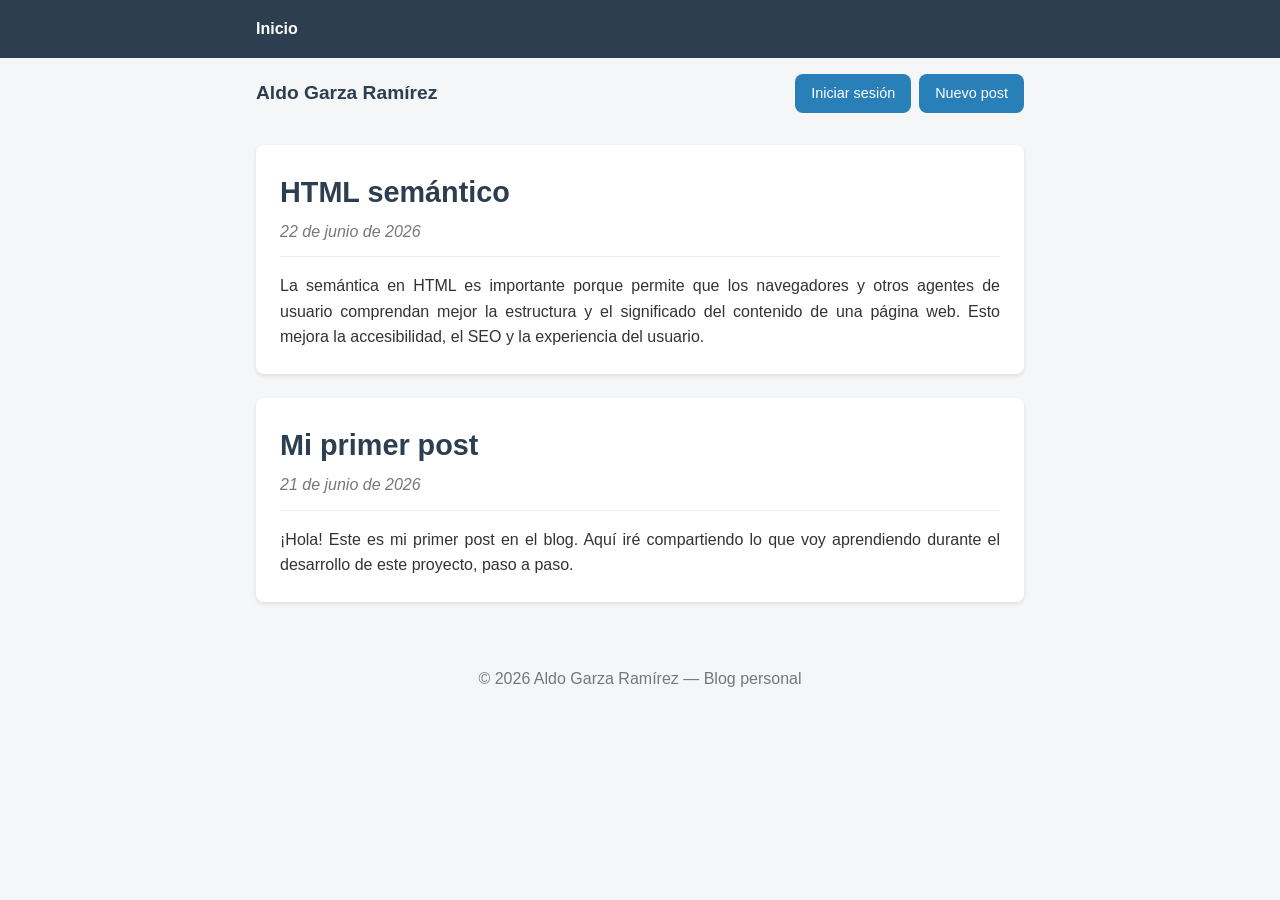
==== index.html @ de318c64 "Estilos" ====
<!DOCTYPE html>
<html lang="es">

<head>
  <meta charset="UTF-8">
  <meta name="viewport" content="width=device-width, initial-scale=1.0">
  <title>Blog de Aldo Garza Ramírez</title>
  <!-- Hoja de estilos de la página -->
  <link rel="stylesheet" href="estilos.css">
</head>

<body>

  <!-- Barra de navegación superior (navbar) -->
  <header>
    <nav>
      <ul>
        <li><a href="index.html">Inicio</a></li>
      </ul>
    </nav>
  </header>

  <!-- Barra con la información del autor (buttonbar) -->
  <section class="barra-autor">
    <p class="nombre-autor">Aldo Garza Ramírez</p>
    <!-- Botones que en etapas futuras llevarán a otras páginas (de momento son marcadores) -->
    <div class="botones-autor">
      <a href="#" class="boton">Iniciar sesión</a>
      <a href="#" class="boton">Nuevo post</a>
    </div>
  </section>

  <!-- Contenido principal: aquí van los posts del blog -->
  <main>

    <!-- Segundo post  -->
    <article class="post">
      <header class="post-cabecera">
        <h2 class="post-titulo">HTML semántico</h2>
        <time class="post-fecha" datetime="2026-06-22">22 de junio de 2026</time>
      </header>
      <p class="post-contenido">
        La semántica en HTML es importante porque permite que los navegadores y 
        otros agentes de usuario comprendan mejor la estructura y el significado 
        del contenido de una página web. Esto mejora la accesibilidad, el SEO y 
        la experiencia del usuario.
      </p>
    </article>

    <!-- Primer post del blog -->
    <article class="post">
      <header class="post-cabecera">
        <h2 class="post-titulo">Mi primer post</h2>
        <time class="post-fecha" datetime="2026-06-21">21 de junio de 2026</time>
      </header>
      <p class="post-contenido">
        ¡Hola! Este es mi primer post en el blog. Aquí iré compartiendo lo que
        voy aprendiendo durante el desarrollo de este proyecto, paso a paso.
      </p>
    </article>

  </main>

  <!-- Pie de página -->
  <footer>
    <p>&copy; 2026 Aldo Garza Ramírez — Blog personal</p>
  </footer>

</body>

</html>
---- estilos.css ----
/* Variables de color y medidas reutilizables en toda la página */
:root {
  --color-principal: #2c3e50;   /* Azul oscuro para barras y títulos */
  --color-acento: #2980b9;      /* Azul para enlaces y botones */
  --color-fondo: #f4f6f8;       /* Gris muy claro para el fondo */
  --color-tarjeta: #ffffff;     /* Blanco para las tarjetas de post */
  --color-texto: #333333;       /* Gris oscuro para el texto */
  --color-texto-suave: #777777; /* Gris para textos secundarios (fechas) */
  --ancho-maximo: 800px;          /* Ancho máximo del contenido central */
  --radio: 8px;                   /* Redondeo de esquinas */
}

/* Reinicio básico: quita márgenes por defecto y usa un modelo de caja predecible */
* {
  margin: 0;
  padding: 0;
  box-sizing: border-box;
}

/* Estilos generales del documento */
body {
  font-family: "Segoe UI", Arial, sans-serif;
  background-color: var(--color-fondo);
  color: var(--color-texto);
  line-height: 1.6;
}

/* Barra de navegación superior (navbar) */
body > header {
  background-color: var(--color-principal);
}

nav ul {
  display: flex;
  list-style: none;
  max-width: var(--ancho-maximo);
  margin: 0 auto;
  padding: 1rem;
}

nav a {
  color: #ffffff;
  text-decoration: none;
  font-weight: bold;
}

nav a:hover {
  text-decoration: underline;
}

/* Barra con la información del autor (buttonbar) */
.barra-autor {
  display: flex;
  justify-content: space-between;
  align-items: center;
  flex-wrap: wrap;
  gap: 0.5rem;
  max-width: var(--ancho-maximo);
  margin: 0 auto;
  padding: 1rem;
}

.nombre-autor {
  font-size: 1.2rem;
  font-weight: bold;
  color: var(--color-principal);
}

.botones-autor {
  display: flex;
  gap: 0.5rem;
}

/* Botones reutilizables */
.boton {
  display: inline-block;
  background-color: var(--color-acento);
  color: #ffffff;
  text-decoration: none;
  padding: 0.5rem 1rem;
  border-radius: var(--radio);
  font-size: 0.9rem;
}

.boton:hover {
  background-color: var(--color-principal);
}

/* Contenido principal: lista de posts */
main {
  max-width: var(--ancho-maximo);
  margin: 0 auto;
  padding: 1rem;
}

/* Cada post se muestra como una tarjeta */
.post {
  background-color: var(--color-tarjeta);
  border-radius: var(--radio);
  padding: 1.5rem;
  margin-bottom: 1.5rem;
  box-shadow: 0 2px 4px rgba(0, 0, 0, 0.1);
}

/* Título del post: grande y destacado */
.post-titulo {
  color: var(--color-principal);
  font-size: 1.8rem;
  margin-bottom: 0.25rem;
}

/* Fecha del post: actúa como subtítulo bajo el título */
.post-fecha {
  display: block;
  color: var(--color-texto-suave);
  font-size: 1rem;
  font-style: italic;
  font-weight: 500;
  margin-bottom: 1rem;
  padding-bottom: 0.75rem;
  border-bottom: 1px solid #eeeeee;
}

.post-contenido {
  text-align: justify;
}

/* Pie de página */
footer {
  text-align: center;
  color: var(--color-texto-suave);
  padding: 1.5rem 1rem;
}
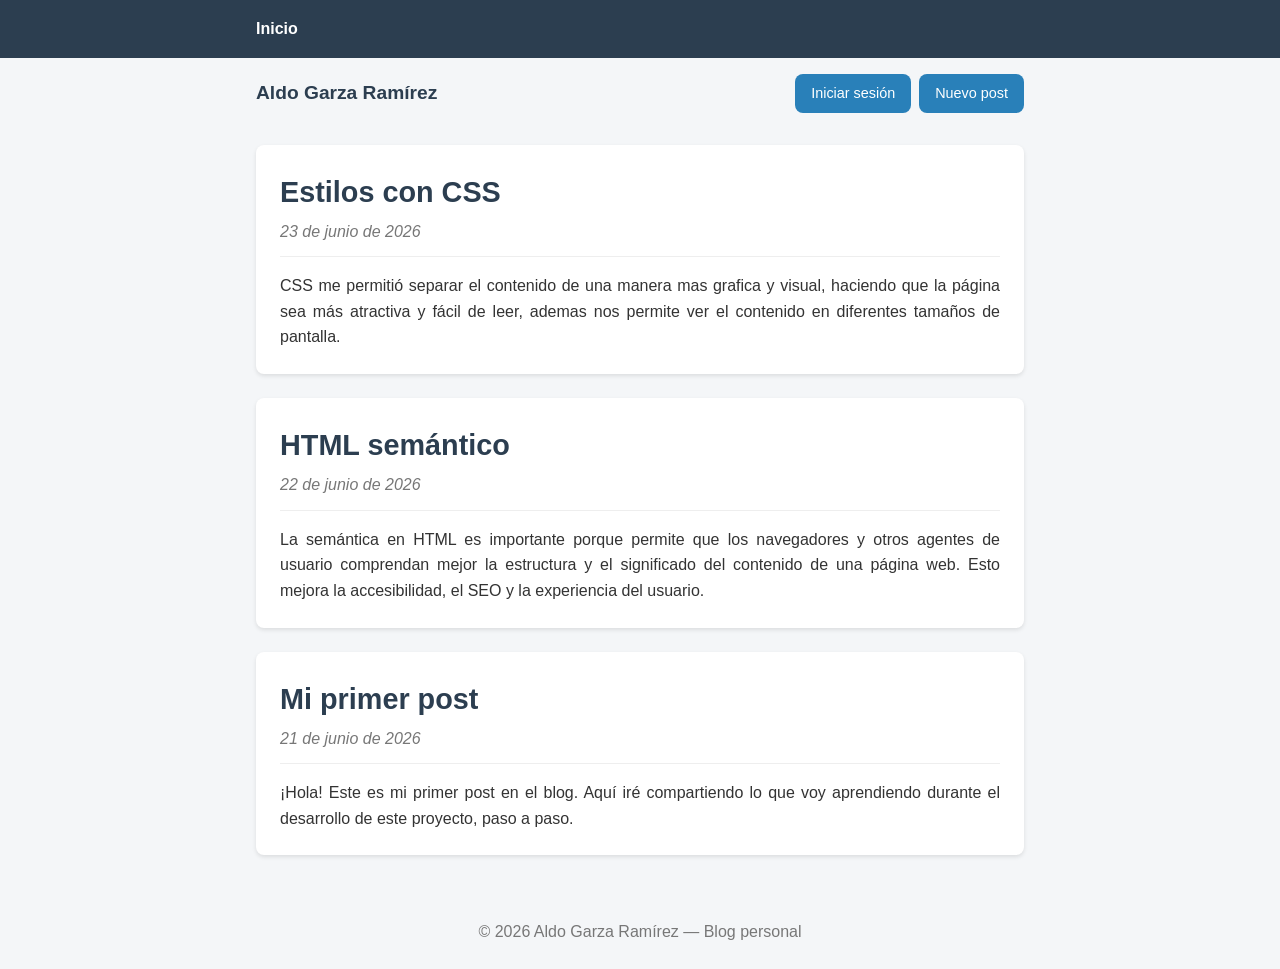
==== commit a124049c: "Nueva entrada al blog" ====
--- a/index.html
+++ b/index.html
@@ -33,7 +33,20 @@
   <!-- Contenido principal: aquí van los posts del blog -->
   <main>
 
-    <!-- Segundo post  -->
+    <!-- Tercer post: CSS -->
+    <article class="post">
+      <header class="post-cabecera">
+        <h2 class="post-titulo">Estilos con CSS</h2>
+        <time class="post-fecha" datetime="2026-06-23">23 de junio de 2026</time>
+      </header>
+      <p class="post-contenido">
+        CSS me permitió separar el contenido de una manera mas grafica y visual, 
+        haciendo que la página sea más atractiva y fácil de leer, ademas nos permite 
+        ver el contenido en diferentes tamaños de pantalla.
+      </p>
+    </article>
+
+    <!-- Segundo post: HTML  -->
     <article class="post">
       <header class="post-cabecera">
         <h2 class="post-titulo">HTML semántico</h2>
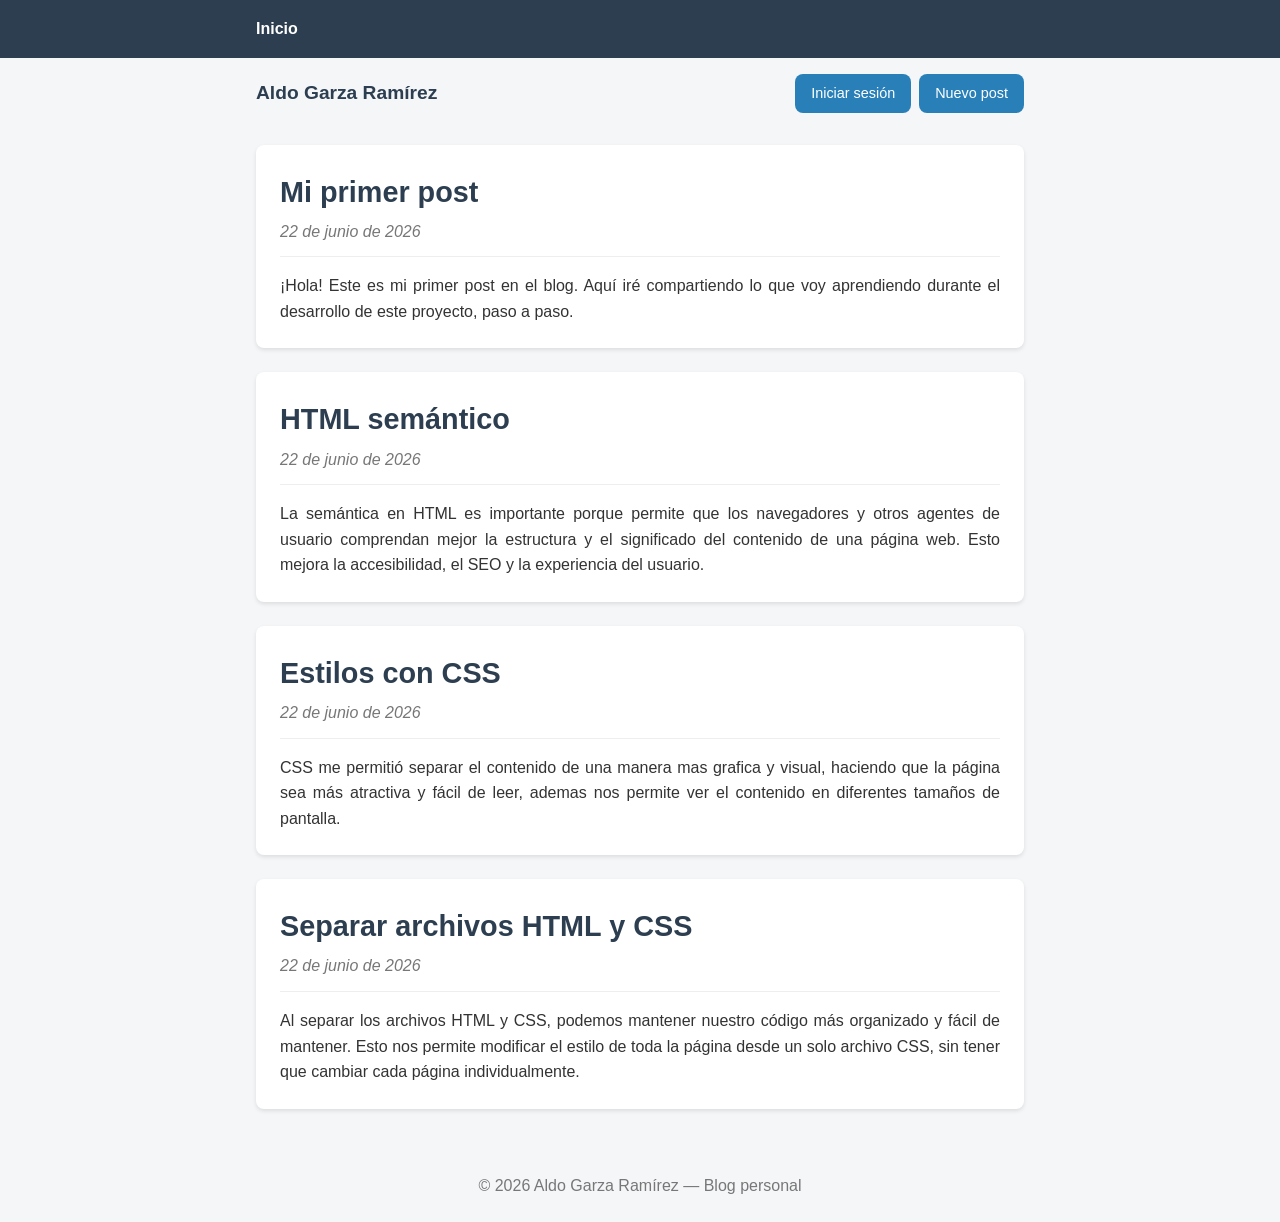
==== commit 4733e8d9: "Nuevas paginas y separación de archivos para mantener un codigo limpio" ====
--- a/index.html
+++ b/index.html
@@ -5,8 +5,9 @@
   <meta charset="UTF-8">
   <meta name="viewport" content="width=device-width, initial-scale=1.0">
   <title>Blog de Aldo Garza Ramírez</title>
-  <!-- Hoja de estilos de la página -->
-  <link rel="stylesheet" href="estilos.css">
+  <!-- Estilos generales a todo el sitio + estilos propios del blog -->
+  <link rel="stylesheet" href="estilos-generales.css">
+  <link rel="stylesheet" href="estilos-blog.css">
 </head>
 
 <body>
@@ -23,26 +24,25 @@
   <!-- Barra con la información del autor (buttonbar) -->
   <section class="barra-autor">
     <p class="nombre-autor">Aldo Garza Ramírez</p>
-    <!-- Botones que en etapas futuras llevarán a otras páginas (de momento son marcadores) -->
+    <!-- Botones que llevan a las otras páginas del sitio -->
     <div class="botones-autor">
-      <a href="#" class="boton">Iniciar sesión</a>
-      <a href="#" class="boton">Nuevo post</a>
+      <a href="login.html" class="boton">Iniciar sesión</a>
+      <a href="nuevo-post.html" class="boton">Nuevo post</a>
     </div>
   </section>
 
   <!-- Contenido principal: aquí van los posts del blog -->
   <main>
 
-    <!-- Tercer post: CSS -->
+    <!-- Primer post del blog -->
     <article class="post">
       <header class="post-cabecera">
-        <h2 class="post-titulo">Estilos con CSS</h2>
-        <time class="post-fecha" datetime="2026-06-23">23 de junio de 2026</time>
+        <h2 class="post-titulo">Mi primer post</h2>
+        <time class="post-fecha" datetime="2026-06-21">22 de junio de 2026</time>
       </header>
       <p class="post-contenido">
-        CSS me permitió separar el contenido de una manera mas grafica y visual, 
-        haciendo que la página sea más atractiva y fácil de leer, ademas nos permite 
-        ver el contenido en diferentes tamaños de pantalla.
+        ¡Hola! Este es mi primer post en el blog. Aquí iré compartiendo lo que
+        voy aprendiendo durante el desarrollo de este proyecto, paso a paso.
       </p>
     </article>
 
@@ -60,15 +60,29 @@
       </p>
     </article>
 
-    <!-- Primer post del blog -->
+    <!-- Tercer post: CSS -->
     <article class="post">
       <header class="post-cabecera">
-        <h2 class="post-titulo">Mi primer post</h2>
-        <time class="post-fecha" datetime="2026-06-21">21 de junio de 2026</time>
+        <h2 class="post-titulo">Estilos con CSS</h2>
+        <time class="post-fecha" datetime="2026-06-23">22 de junio de 2026</time>
       </header>
       <p class="post-contenido">
-        ¡Hola! Este es mi primer post en el blog. Aquí iré compartiendo lo que
-        voy aprendiendo durante el desarrollo de este proyecto, paso a paso.
+        CSS me permitió separar el contenido de una manera mas grafica y visual, 
+        haciendo que la página sea más atractiva y fácil de leer, ademas nos permite 
+        ver el contenido en diferentes tamaños de pantalla.
+      </p>
+    </article>
+
+    <!-- Cuarto post: separar archivos HTML y CSS -->
+    <article class="post">
+      <header class="post-cabecera">
+        <h2 class="post-titulo">Separar archivos HTML y CSS</h2>
+        <time class="post-fecha" datetime="2026-06-24">22 de junio de 2026</time>
+      </header>
+      <p class="post-contenido">
+        Al separar los archivos HTML y CSS, podemos mantener nuestro código más organizado 
+        y fácil de mantener. Esto nos permite modificar el estilo de toda la página desde 
+        un solo archivo CSS, sin tener que cambiar cada página individualmente.
       </p>
     </article>
 
--- a/estilos-generales.css
+++ b/estilos-generales.css
@@ -0,0 +1,145 @@
+/* Variables de color y medidas reutilizables en toda la página */
+:root {
+  --color-principal: #2c3e50;   /* Azul oscuro para barras y títulos */
+  --color-acento: #2980b9;      /* Azul para enlaces y botones */
+  --color-fondo: #f4f6f8;       /* Gris muy claro para el fondo */
+  --color-tarjeta: #ffffff;     /* Blanco para las tarjetas */
+  --color-texto: #333333;       /* Gris oscuro para el texto */
+  --color-texto-suave: #777777; /* Gris para textos secundarios (fechas) */
+  --ancho-maximo: 800px;        /* Ancho máximo del contenido central */
+  --radio: 8px;                 /* Redondeo de esquinas */
+}
+
+/* Reinicio básico: quita márgenes por defecto y usa un modelo de caja predecible */
+* {
+  margin: 0;
+  padding: 0;
+  box-sizing: border-box;
+}
+
+/* Estilos generales del documento */
+body {
+  font-family: "Segoe UI", Arial, sans-serif;
+  background-color: var(--color-fondo);
+  color: var(--color-texto);
+  line-height: 1.6;
+}
+
+/* Barra de navegación superior (navbar) */
+body > header {
+  background-color: var(--color-principal);
+}
+
+nav ul {
+  display: flex;
+  list-style: none;
+  max-width: var(--ancho-maximo);
+  margin: 0 auto;
+  padding: 1rem;
+}
+
+nav a {
+  color: #ffffff;
+  text-decoration: none;
+  font-weight: bold;
+}
+
+nav a:hover {
+  text-decoration: underline;
+}
+
+/* Barra con la información del autor (buttonbar) */
+.barra-autor {
+  display: flex;
+  justify-content: space-between;
+  align-items: center;
+  flex-wrap: wrap;
+  gap: 0.5rem;
+  max-width: var(--ancho-maximo);
+  margin: 0 auto;
+  padding: 1rem;
+}
+
+.nombre-autor {
+  font-size: 1.2rem;
+  font-weight: bold;
+  color: var(--color-principal);
+}
+
+.botones-autor {
+  display: flex;
+  gap: 0.5rem;
+}
+
+/* Botones reutilizables (sirven para <a> y para <button>) */
+.boton {
+  display: inline-block;
+  background-color: var(--color-acento);
+  color: #ffffff;
+  text-decoration: none;
+  padding: 0.5rem 1rem;
+  border: none;
+  border-radius: var(--radio);
+  font-size: 0.9rem;
+  cursor: pointer;
+}
+
+.boton:hover {
+  background-color: var(--color-principal);
+}
+
+/* Contenedor central del contenido de cada página */
+main {
+  max-width: var(--ancho-maximo);
+  margin: 0 auto;
+  padding: 1rem;
+}
+
+/* ====== Base común de los formularios (login y nuevo post) ====== */
+/* Tarjeta blanca que envuelve cada formulario */
+.formulario {
+  background-color: var(--color-tarjeta);
+  margin: 2rem auto;
+  padding: 1.5rem;
+  border-radius: var(--radio);
+  box-shadow: 0 2px 4px rgba(0, 0, 0, 0.1);
+}
+
+.formulario h1 {
+  color: var(--color-principal);
+  margin-bottom: 1rem;
+}
+
+/* Apila los campos del formulario uno debajo de otro */
+.formulario form {
+  display: flex;
+  flex-direction: column;
+  gap: 0.4rem;
+}
+
+.formulario label {
+  font-weight: bold;
+  color: var(--color-principal);
+  margin-top: 0.5rem;
+}
+
+.formulario input,
+.formulario textarea {
+  padding: 0.5rem;
+  border: 1px solid #cccccc;
+  border-radius: var(--radio);
+  font-family: inherit; /* Que el textarea use la misma tipografía que el resto */
+  font-size: 1rem;
+}
+
+.formulario button {
+  margin-top: 1rem;
+  align-self: flex-start; /* El botón no ocupa todo el ancho */
+}
+
+/* Pie de página */
+footer {
+  text-align: center;
+  color: var(--color-texto-suave);
+  padding: 1.5rem 1rem;
+}
--- a/estilos-blog.css
+++ b/estilos-blog.css
@@ -0,0 +1,31 @@
+/* Cada post se muestra como una tarjeta */
+.post {
+  background-color: var(--color-tarjeta);
+  border-radius: var(--radio);
+  padding: 1.5rem;
+  margin-bottom: 1.5rem;
+  box-shadow: 0 2px 4px rgba(0, 0, 0, 0.1);
+}
+
+/* Título del post: grande y destacado */
+.post-titulo {
+  color: var(--color-principal);
+  font-size: 1.8rem;
+  margin-bottom: 0.25rem;
+}
+
+/* Fecha del post: actúa como subtítulo bajo el título */
+.post-fecha {
+  display: block;
+  color: var(--color-texto-suave);
+  font-size: 1rem;
+  font-style: italic;
+  font-weight: 500;
+  margin-bottom: 1rem;
+  padding-bottom: 0.75rem;
+  border-bottom: 1px solid #eeeeee;
+}
+
+.post-contenido {
+  text-align: justify;
+}
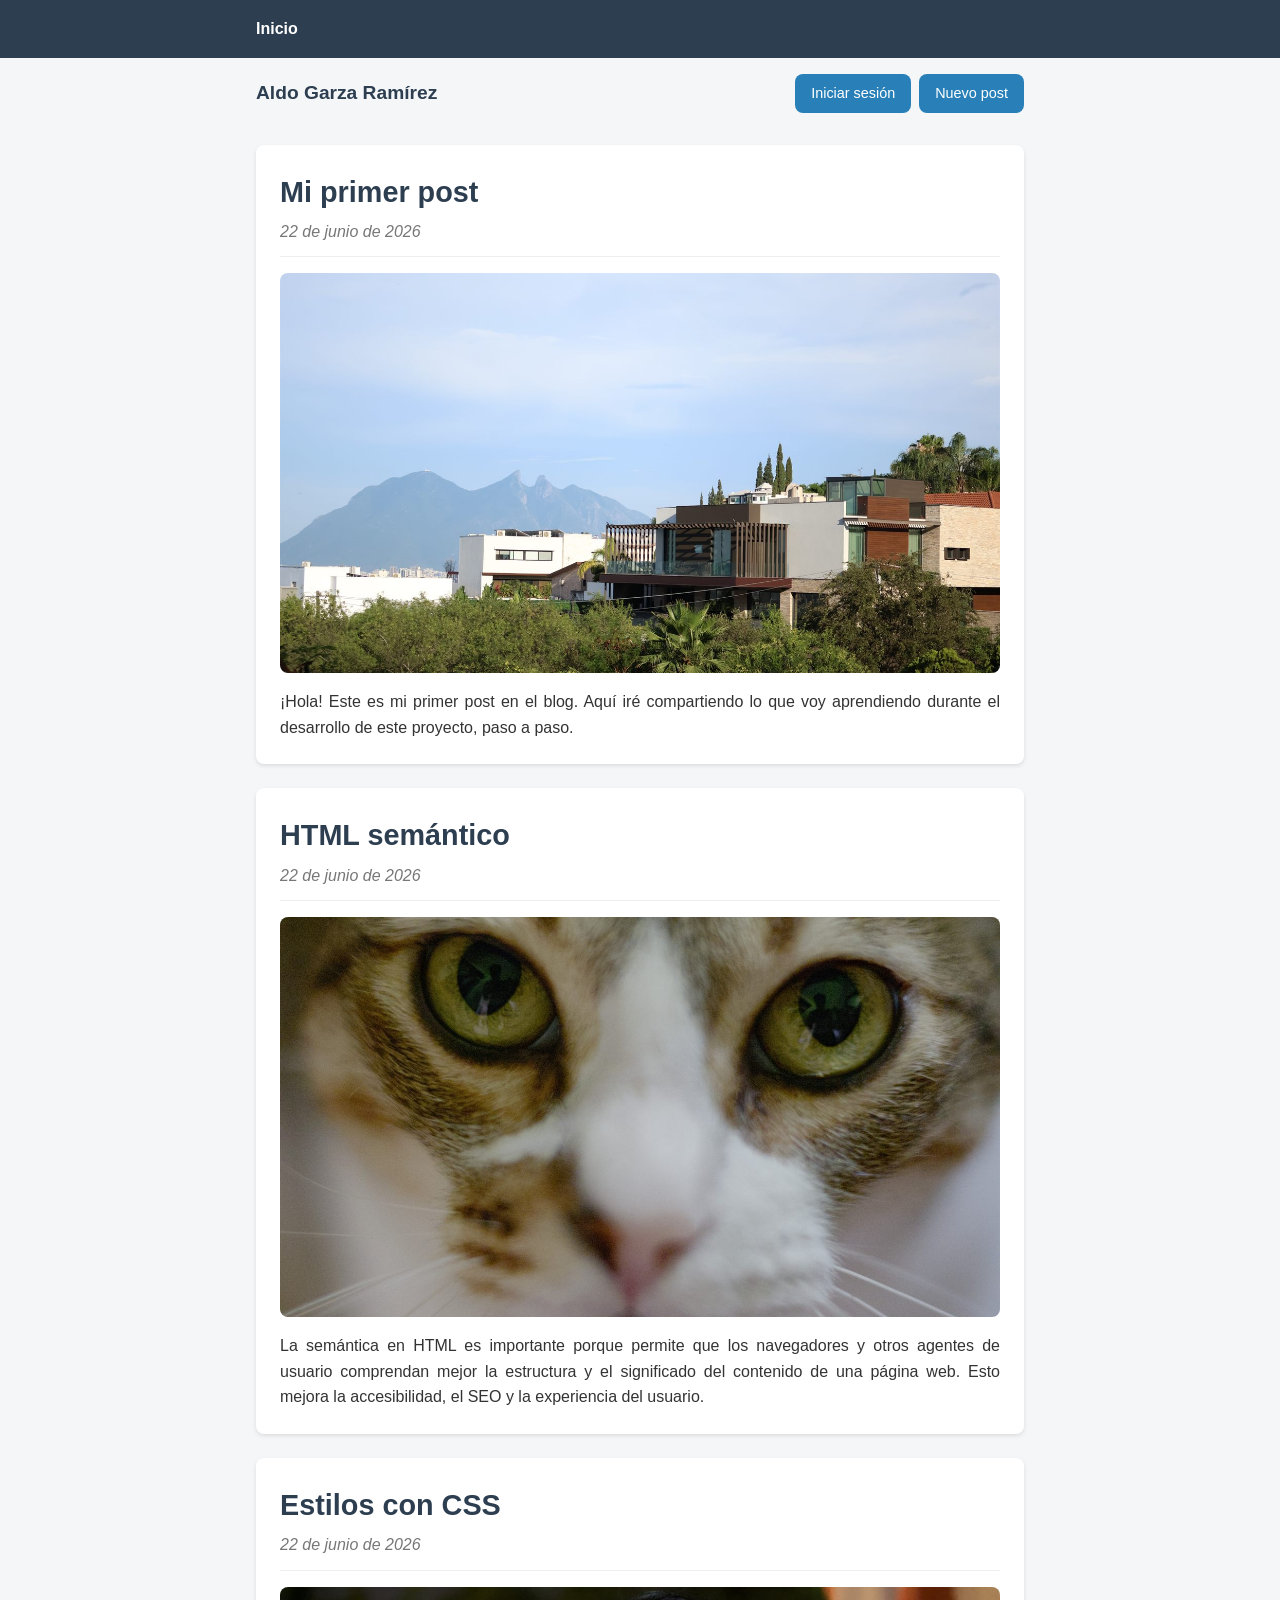
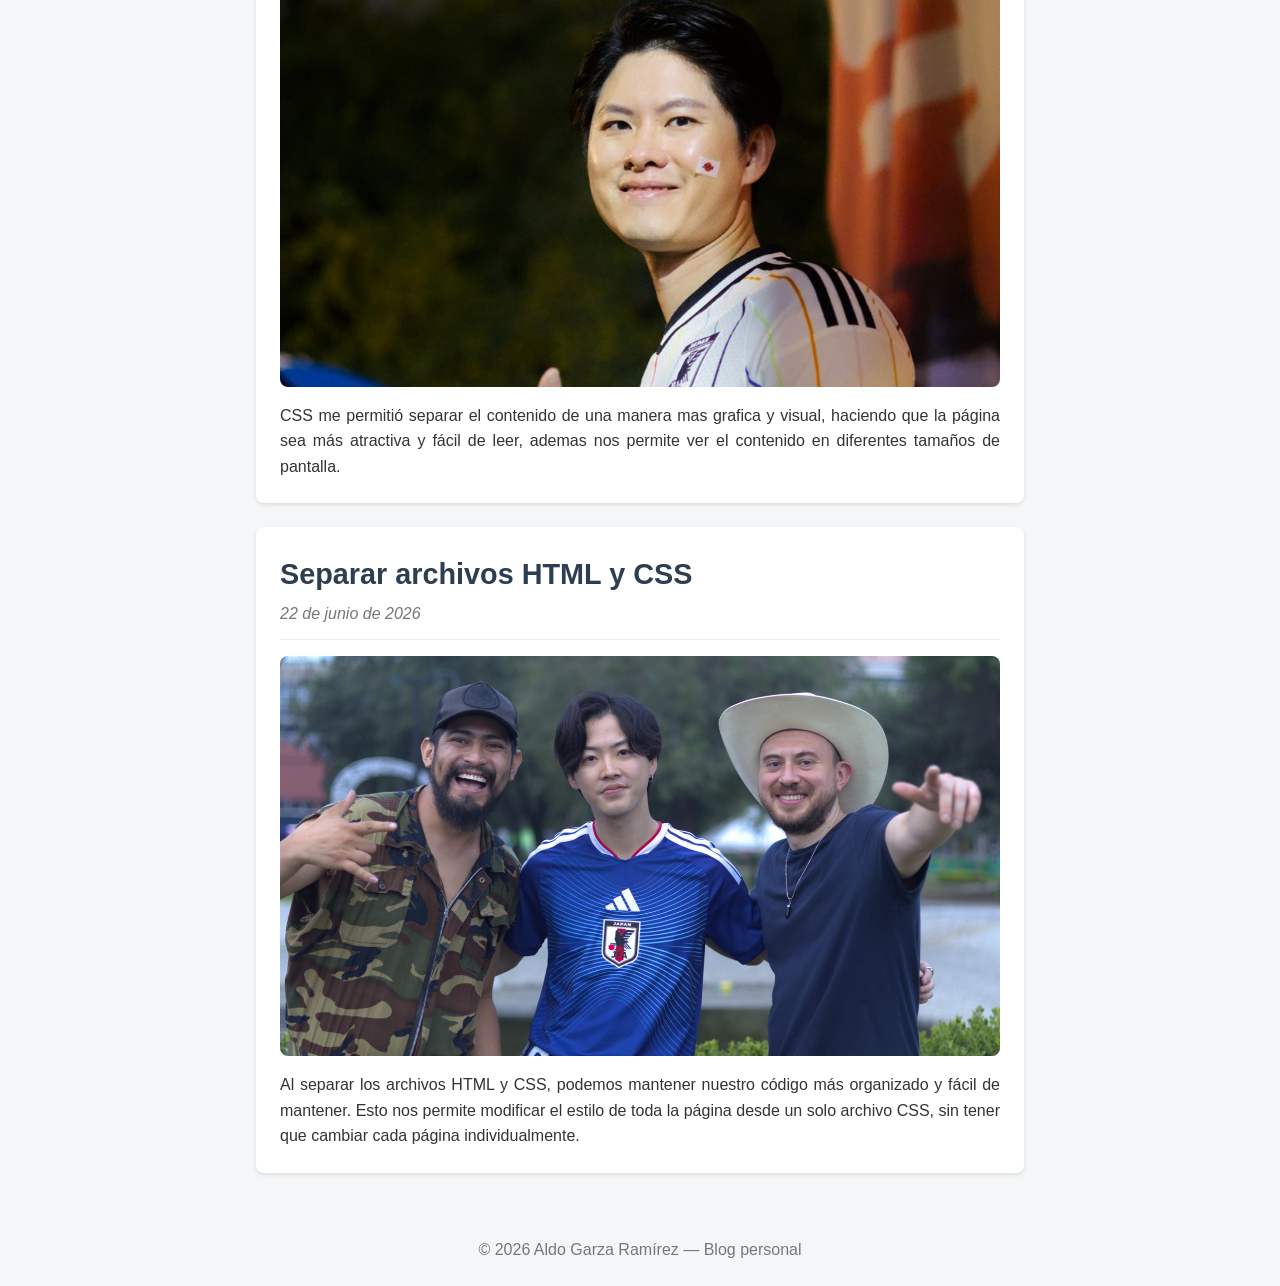
==== commit ae3a0744: "Archivos multimedia para los posts" ====
--- a/index.html
+++ b/index.html
@@ -6,8 +6,8 @@
   <meta name="viewport" content="width=device-width, initial-scale=1.0">
   <title>Blog de Aldo Garza Ramírez</title>
   <!-- Estilos generales a todo el sitio + estilos propios del blog -->
-  <link rel="stylesheet" href="estilos-generales.css">
-  <link rel="stylesheet" href="estilos-blog.css">
+  <link rel="stylesheet" href="css/estilos-generales.css">
+  <link rel="stylesheet" href="css/estilos-blog.css">
 </head>
 
 <body>
@@ -26,7 +26,7 @@
     <p class="nombre-autor">Aldo Garza Ramírez</p>
     <!-- Botones que llevan a las otras páginas del sitio -->
     <div class="botones-autor">
-      <a href="login.html" class="boton">Iniciar sesión</a>
+      <a href="login.html" class="boton" id="boton-sesion">Iniciar sesión</a>
       <a href="nuevo-post.html" class="boton">Nuevo post</a>
     </div>
   </section>
@@ -40,6 +40,7 @@
         <h2 class="post-titulo">Mi primer post</h2>
         <time class="post-fecha" datetime="2026-06-21">22 de junio de 2026</time>
       </header>
+      <img class="post-imagen" src="multimedia/IMG_0709.JPG" alt="Imagen que acompaña al post «Mi primer post»" loading="lazy">
       <p class="post-contenido">
         ¡Hola! Este es mi primer post en el blog. Aquí iré compartiendo lo que
         voy aprendiendo durante el desarrollo de este proyecto, paso a paso.
@@ -52,6 +53,7 @@
         <h2 class="post-titulo">HTML semántico</h2>
         <time class="post-fecha" datetime="2026-06-22">22 de junio de 2026</time>
       </header>
+      <img class="post-imagen" src="multimedia/IMG_1672.jpg" alt="Imagen que acompaña al post «HTML semántico»" loading="lazy">
       <p class="post-contenido">
         La semántica en HTML es importante porque permite que los navegadores y 
         otros agentes de usuario comprendan mejor la estructura y el significado 
@@ -66,6 +68,7 @@
         <h2 class="post-titulo">Estilos con CSS</h2>
         <time class="post-fecha" datetime="2026-06-23">22 de junio de 2026</time>
       </header>
+      <img class="post-imagen" src="multimedia/IMG_3129.jpg" alt="Imagen que acompaña al post «Estilos con CSS»" loading="lazy">
       <p class="post-contenido">
         CSS me permitió separar el contenido de una manera mas grafica y visual, 
         haciendo que la página sea más atractiva y fácil de leer, ademas nos permite 
@@ -79,6 +82,7 @@
         <h2 class="post-titulo">Separar archivos HTML y CSS</h2>
         <time class="post-fecha" datetime="2026-06-24">22 de junio de 2026</time>
       </header>
+      <img class="post-imagen" src="multimedia/IMG_3189.jpg" alt="Imagen que acompaña al post «Separar archivos HTML y CSS»" loading="lazy">
       <p class="post-contenido">
         Al separar los archivos HTML y CSS, podemos mantener nuestro código más organizado 
         y fácil de mantener. Esto nos permite modificar el estilo de toda la página desde 
@@ -93,6 +97,12 @@
     <p>&copy; 2026 Aldo Garza Ramírez — Blog personal</p>
   </footer>
 
+  <!-- sesion.js ajusta el botón de la barra; posts.js lee el almacenamiento;
+       blog.js pinta los posts guardados junto a los estáticos -->
+  <script src="js/sesion.js"></script>
+  <script src="js/posts.js"></script>
+  <script src="js/blog.js"></script>
+
 </body>
 
 </html>
--- a/css/estilos-generales.css
+++ b/css/estilos-generales.css
@@ -0,0 +1,145 @@
+/* Variables de color y medidas reutilizables en toda la página */
+:root {
+  --color-principal: #2c3e50;   /* Azul oscuro para barras y títulos */
+  --color-acento: #2980b9;      /* Azul para enlaces y botones */
+  --color-fondo: #f4f6f8;       /* Gris muy claro para el fondo */
+  --color-tarjeta: #ffffff;     /* Blanco para las tarjetas */
+  --color-texto: #333333;       /* Gris oscuro para el texto */
+  --color-texto-suave: #777777; /* Gris para textos secundarios (fechas) */
+  --ancho-maximo: 800px;        /* Ancho máximo del contenido central */
+  --radio: 8px;                 /* Redondeo de esquinas */
+}
+
+/* Reinicio básico: quita márgenes por defecto y usa un modelo de caja predecible */
+* {
+  margin: 0;
+  padding: 0;
+  box-sizing: border-box;
+}
+
+/* Estilos generales del documento */
+body {
+  font-family: "Segoe UI", Arial, sans-serif;
+  background-color: var(--color-fondo);
+  color: var(--color-texto);
+  line-height: 1.6;
+}
+
+/* Barra de navegación superior (navbar) */
+body > header {
+  background-color: var(--color-principal);
+}
+
+nav ul {
+  display: flex;
+  list-style: none;
+  max-width: var(--ancho-maximo);
+  margin: 0 auto;
+  padding: 1rem;
+}
+
+nav a {
+  color: #ffffff;
+  text-decoration: none;
+  font-weight: bold;
+}
+
+nav a:hover {
+  text-decoration: underline;
+}
+
+/* Barra con la información del autor (buttonbar) */
+.barra-autor {
+  display: flex;
+  justify-content: space-between;
+  align-items: center;
+  flex-wrap: wrap;
+  gap: 0.5rem;
+  max-width: var(--ancho-maximo);
+  margin: 0 auto;
+  padding: 1rem;
+}
+
+.nombre-autor {
+  font-size: 1.2rem;
+  font-weight: bold;
+  color: var(--color-principal);
+}
+
+.botones-autor {
+  display: flex;
+  gap: 0.5rem;
+}
+
+/* Botones reutilizables (sirven para <a> y para <button>) */
+.boton {
+  display: inline-block;
+  background-color: var(--color-acento);
+  color: #ffffff;
+  text-decoration: none;
+  padding: 0.5rem 1rem;
+  border: none;
+  border-radius: var(--radio);
+  font-size: 0.9rem;
+  cursor: pointer;
+}
+
+.boton:hover {
+  background-color: var(--color-principal);
+}
+
+/* Contenedor central del contenido de cada página */
+main {
+  max-width: var(--ancho-maximo);
+  margin: 0 auto;
+  padding: 1rem;
+}
+
+/* ====== Base común de los formularios (login y nuevo post) ====== */
+/* Tarjeta blanca que envuelve cada formulario */
+.formulario {
+  background-color: var(--color-tarjeta);
+  margin: 2rem auto;
+  padding: 1.5rem;
+  border-radius: var(--radio);
+  box-shadow: 0 2px 4px rgba(0, 0, 0, 0.1);
+}
+
+.formulario h1 {
+  color: var(--color-principal);
+  margin-bottom: 1rem;
+}
+
+/* Apila los campos del formulario uno debajo de otro */
+.formulario form {
+  display: flex;
+  flex-direction: column;
+  gap: 0.4rem;
+}
+
+.formulario label {
+  font-weight: bold;
+  color: var(--color-principal);
+  margin-top: 0.5rem;
+}
+
+.formulario input,
+.formulario textarea {
+  padding: 0.5rem;
+  border: 1px solid #cccccc;
+  border-radius: var(--radio);
+  font-family: inherit; /* Que el textarea use la misma tipografía que el resto */
+  font-size: 1rem;
+}
+
+.formulario button {
+  margin-top: 1rem;
+  align-self: flex-start; /* El botón no ocupa todo el ancho */
+}
+
+/* Pie de página */
+footer {
+  text-align: center;
+  color: var(--color-texto-suave);
+  padding: 1.5rem 1rem;
+}
--- a/css/estilos-blog.css
+++ b/css/estilos-blog.css
@@ -0,0 +1,42 @@
+/* Cada post se muestra como una tarjeta */
+.post {
+  background-color: var(--color-tarjeta);
+  border-radius: var(--radio);
+  padding: 1.5rem;
+  margin-bottom: 1.5rem;
+  box-shadow: 0 2px 4px rgba(0, 0, 0, 0.1);
+}
+
+/* Título del post: grande y destacado */
+.post-titulo {
+  color: var(--color-principal);
+  font-size: 1.8rem;
+  margin-bottom: 0.25rem;
+}
+
+/* Fecha del post: actúa como subtítulo bajo el título */
+.post-fecha {
+  display: block;
+  color: var(--color-texto-suave);
+  font-size: 1rem;
+  font-style: italic;
+  font-weight: 500;
+  margin-bottom: 1rem;
+  padding-bottom: 0.75rem;
+  border-bottom: 1px solid #eeeeee;
+}
+
+/* Imagen que acompaña a cada post: ocupa el ancho de la tarjeta y se recorta
+   a una altura uniforme sin deformarse */
+.post-imagen {
+  display: block;
+  width: 100%;
+  max-height: 400px;
+  object-fit: cover;
+  border-radius: var(--radio);
+  margin-bottom: 1rem;
+}
+
+.post-contenido {
+  text-align: justify;
+}
